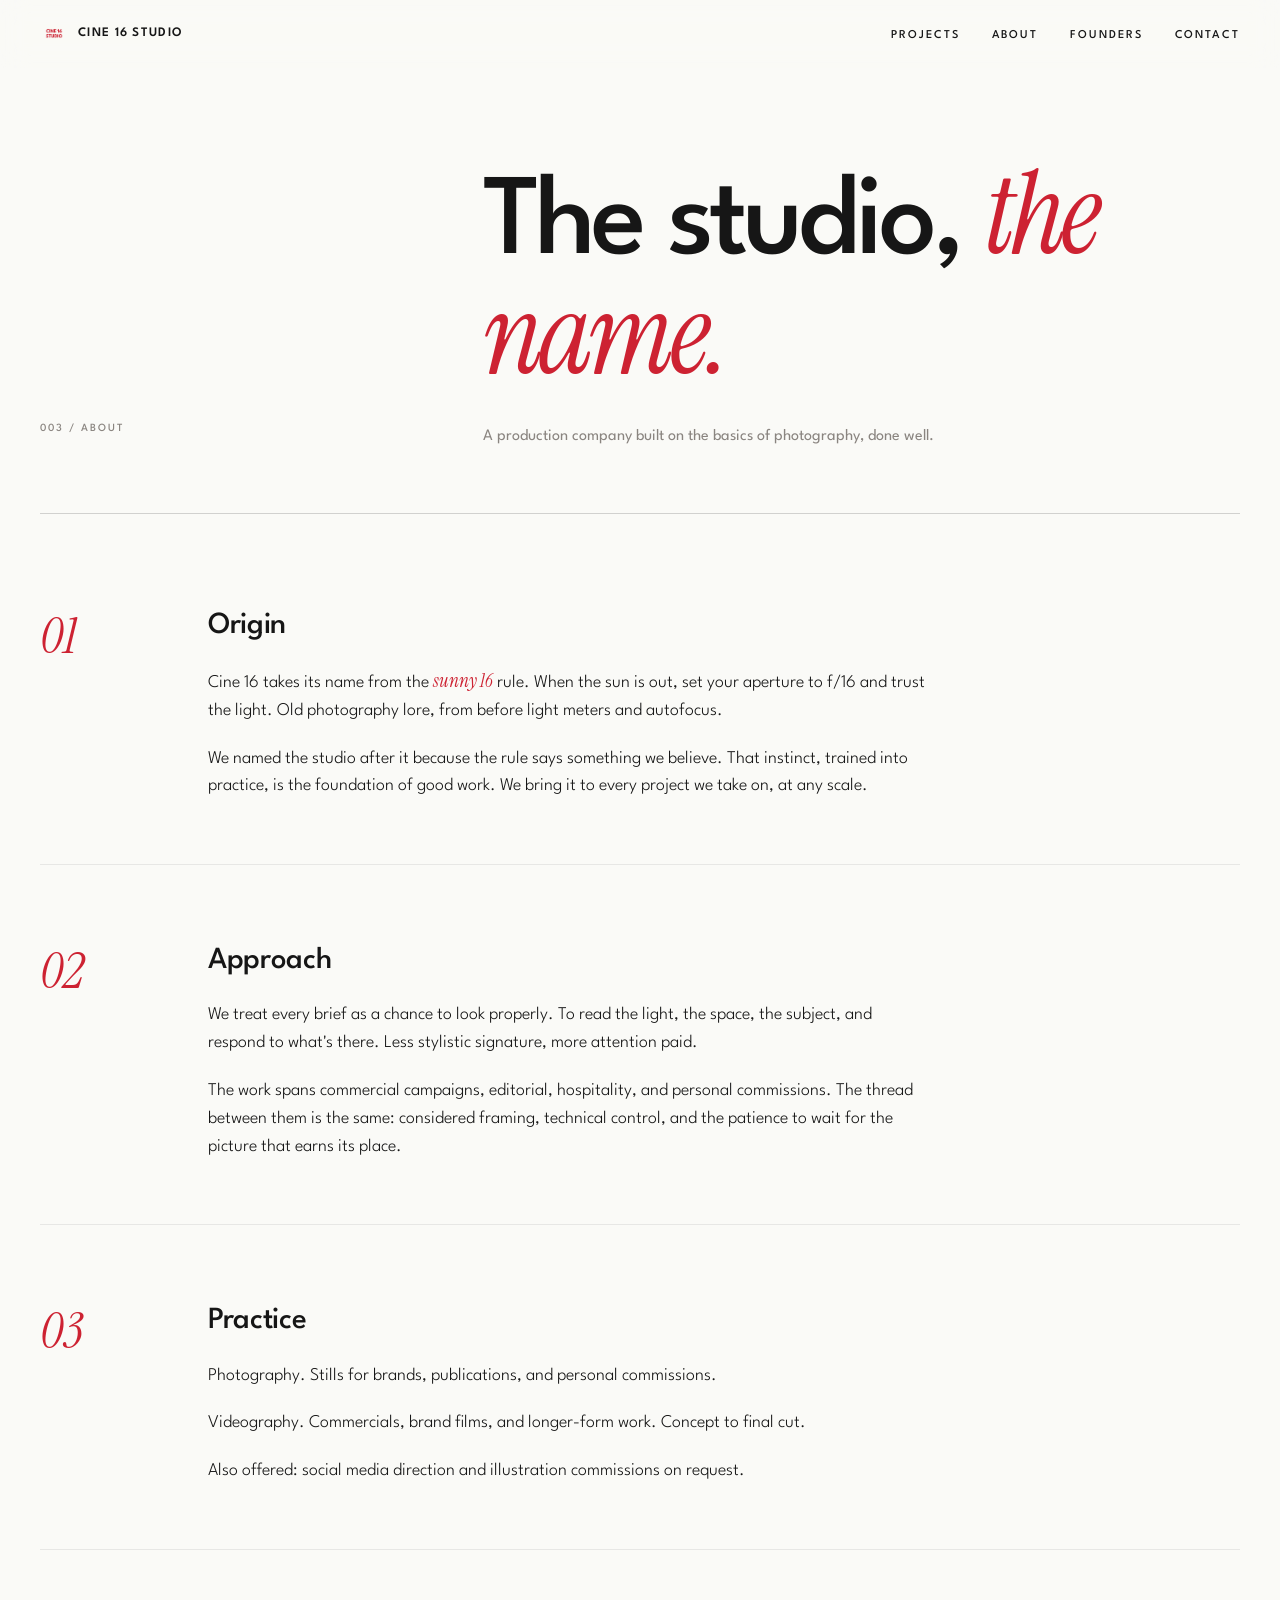
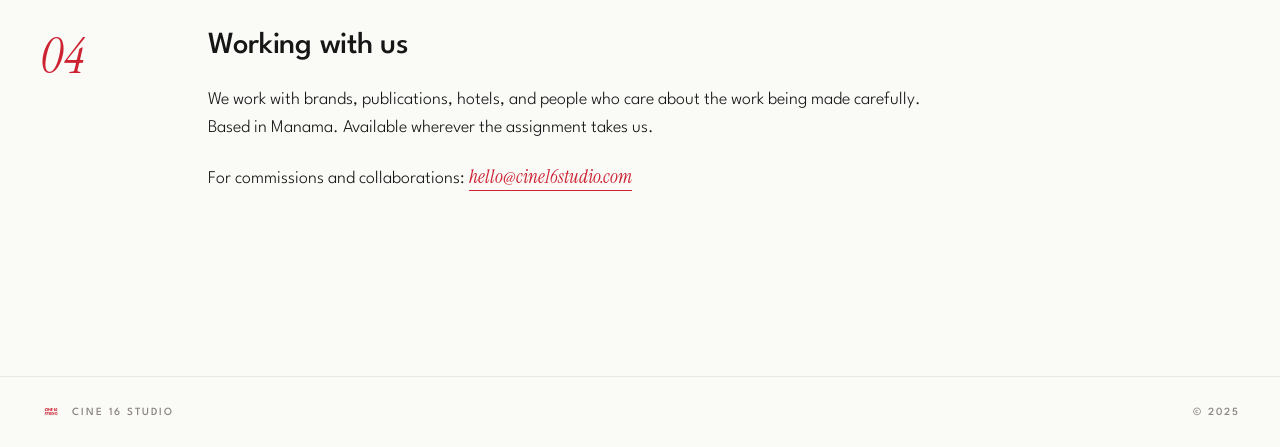
==== about.html @ c2aa1bba "update" ====
<!DOCTYPE html>
<html lang="en">
<head>
  <meta charset="UTF-8">
  <meta name="viewport" content="width=device-width, initial-scale=1.0">
  <title>About / Cine 16 Studio</title>
  <meta name="description" content="About Cine 16 Studio. A production company based in Bahrain, working in photography and videography.">
  <link rel="icon" href="favicon.ico" sizes="any">
  <link rel="icon" type="image/png" sizes="32x32" href="favicon-32.png">
  <link rel="apple-touch-icon" sizes="180x180" href="apple-touch-icon.png">
  <link rel="preconnect" href="https://fonts.googleapis.com">
  <link rel="preconnect" href="https://fonts.gstatic.com" crossorigin>
  <link href="https://fonts.googleapis.com/css2?family=Instrument+Serif:ital@0;1&family=League+Spartan:wght@300;400;500;600;700&display=swap" rel="stylesheet">
  <link rel="stylesheet" href="styles.css">

  <link rel="canonical" href="https://cine16studio.com/about.html">
  <meta property="og:type" content="website">
  <meta property="og:site_name" content="Cine 16 Studio">
  <meta property="og:title" content="About / Cine 16 Studio">
  <meta property="og:description" content="About Cine 16 Studio. A production company based in Bahrain, working in photography and videography.">
  <meta property="og:url" content="https://cine16studio.com/about.html">
  <meta property="og:image" content="https://cine16studio.com/og-image.jpg">
  <meta property="og:image:width" content="1200">
  <meta property="og:image:height" content="630">
  <meta name="twitter:card" content="summary_large_image">
  <meta name="twitter:title" content="About / Cine 16 Studio">
  <meta name="twitter:description" content="About Cine 16 Studio. A production company based in Bahrain, working in photography and videography.">
  <meta name="twitter:image" content="https://cine16studio.com/og-image.jpg">
</head>
<body>

  <header>
  <nav class="nav">
    <a href="index.html" class="nav-logo">
      <img src="assets/logo-red-transparent.png" alt="">
      <span class="nav-logo-text">Cine 16 Studio</span>
    </a>
    <ul class="nav-links">
      <li><a href="projects.html">Projects</a></li>
      <li><a href="about.html">About</a></li>
      <li><a href="founders.html">Founders</a></li>
      <li><a href="contact.html">Contact</a></li>
    </ul>
  </nav>
  </header>

  <main>

    <section class="about-page">

      <div class="about-page-hero">
        <span class="num">003 / About</span>
        <div>
          <h1>The studio, <span class="ser">the name.</span></h1>
          <p class="subtitle">A production company built on the basics of photography, done well.</p>
        </div>
      </div>

      <div class="about-page-body">

        <div class="about-block">
          <span class="about-block-num">01</span>
          <div class="about-block-content">
            <h2 class="about-block-title">Origin</h2>
            <p>
              Cine 16 takes its name from the <span class="ser-red">sunny 16</span> rule. When the sun is out, set your aperture to f/16 and trust the light. Old photography lore, from before light meters and autofocus.
            </p>
            <p>
              We named the studio after it because the rule says something we believe. That instinct, trained into practice, is the foundation of good work. We bring it to every project we take on, at any scale.
            </p>
          </div>
        </div>

        <div class="about-block">
          <span class="about-block-num">02</span>
          <div class="about-block-content">
            <h2 class="about-block-title">Approach</h2>
            <p>
              We treat every brief as a chance to look properly. To read the light, the space, the subject, and respond to what's there. Less stylistic signature, more attention paid.
            </p>
            <p>
              The work spans commercial campaigns, editorial, hospitality, and personal commissions. The thread between them is the same: considered framing, technical control, and the patience to wait for the picture that earns its place.
            </p>
          </div>
        </div>

        <div class="about-block">
          <span class="about-block-num">03</span>
          <div class="about-block-content">
            <h2 class="about-block-title">Practice</h2>
            <p>
              Photography. Stills for brands, publications, and personal commissions.
            </p>
            <p>
              Videography. Commercials, brand films, and longer-form work. Concept to final cut.
            </p>
            <p>
              Also offered: social media direction and illustration commissions on request.
            </p>
          </div>
        </div>

        <div class="about-block">
          <span class="about-block-num">04</span>
          <div class="about-block-content">
            <h2 class="about-block-title">Working with us</h2>
            <p>
              We work with brands, publications, hotels, and people who care about the work being made carefully. Based in Manama. Available wherever the assignment takes us.
            </p>
            <p>
              For commissions and collaborations: <a href="mailto:hello@cine16studio.com" class="about-link">hello@cine16studio.com</a>
            </p>
          </div>
        </div>

      </div>

    </section>

  </main>

  <footer>
    <span class="footer-mark">
      <img src="assets/logo-red-transparent.png" alt="">
      <span>Cine 16 Studio</span>
    </span>
    <span>&copy; 2025</span>
  </footer>

  <script src="script.js" defer></script>
</body>
</html>
---- styles.css ----
/* Cine 16 Studio
   v2 - editorial refined
*/

:root {
  --bg: #FAFAF7;
  --text: #161616;
  --muted: #8A8580;
  --red: #CD2232;
  --line: rgba(22, 22, 22, 0.08);
  --line-strong: rgba(22, 22, 22, 0.18);
  --container: 1480px;
  --pad: 40px;
}

* { margin: 0; padding: 0; box-sizing: border-box; }

html { scroll-behavior: smooth; }

body {
  font-family: 'League Spartan', -apple-system, BlinkMacSystemFont, system-ui, sans-serif;
  background: var(--bg);
  color: var(--text);
  font-size: 15px;
  line-height: 1.5;
  font-weight: 400;
  letter-spacing: 0;
  -webkit-font-smoothing: antialiased;
  -moz-osx-font-smoothing: grayscale;
}

img { max-width: 100%; display: block; }

a { color: inherit; text-decoration: none; transition: color 0.25s ease; }

a:hover { color: var(--red); }

::selection { background: var(--red); color: var(--bg); }

/* Type utilities */
.serif {
  font-family: 'Instrument Serif', Georgia, serif;
  font-style: italic;
  font-weight: 400;
  letter-spacing: 0;
}

.eyebrow {
  font-family: 'League Spartan', sans-serif;
  font-size: 11px;
  font-weight: 500;
  text-transform: uppercase;
  letter-spacing: 0.18em;
  color: var(--muted);
}

/* Nav */
.nav {
  position: fixed;
  top: 0;
  left: 0;
  right: 0;
  z-index: 100;
  display: flex;
  justify-content: space-between;
  align-items: center;
  padding: 20px var(--pad);
  background: rgba(250, 250, 247, 0.7);
  backdrop-filter: blur(14px) saturate(140%);
  -webkit-backdrop-filter: blur(14px) saturate(140%);
}

.nav-logo {
  display: flex;
  align-items: center;
  gap: 10px;
}

.nav-logo img {
  width: 28px;
  height: 28px;
  object-fit: contain;
}

.nav-logo-text {
  font-family: 'League Spartan', sans-serif;
  font-weight: 600;
  font-size: 13px;
  text-transform: uppercase;
  letter-spacing: 0.1em;
  color: var(--text);
}

.nav-links {
  display: flex;
  gap: 32px;
  list-style: none;
}

.nav-links a {
  font-size: 12px;
  font-weight: 500;
  letter-spacing: 0.16em;
  text-transform: uppercase;
  color: var(--text);
}

/* Generic section padding */
section {
  padding: 0 var(--pad);
  max-width: var(--container);
  margin: 0 auto;
}

/* Hero */
.hero {
  min-height: 92vh;
  display: grid;
  grid-template-rows: 1fr auto;
  padding-top: 120px;
  padding-bottom: 32px;
  position: relative;
}

.hero-grid {
  display: grid;
  grid-template-columns: 1fr 1fr;
  gap: 64px;
  align-items: center;
  padding-bottom: 32px;
  align-self: center;
}

.hero-mark {
  width: clamp(180px, 28vw, 360px);
  height: auto;
  margin-left: -8px;
  user-select: none;
}

.hero-statement {
  font-family: 'League Spartan', sans-serif;
  font-weight: 400;
  font-size: clamp(24px, 2.8vw, 40px);
  line-height: 1.1;
  letter-spacing: -0.01em;
  color: var(--text);
  max-width: 520px;
  align-self: end;
}

.hero-statement em {
  font-family: 'Instrument Serif', Georgia, serif;
  font-style: italic;
  font-weight: 400;
  color: var(--red);
  font-size: 1.05em;
}

.hero-base {
  display: flex;
  justify-content: space-between;
  align-items: end;
  border-top: 1px solid var(--line);
  padding-top: 24px;
  flex-wrap: wrap;
  gap: 24px;
}

.hero-base-col {
  display: flex;
  flex-direction: column;
  gap: 6px;
}

.hero-base-value {
  font-family: 'League Spartan', sans-serif;
  font-size: 14px;
  font-weight: 500;
  letter-spacing: 0.02em;
  color: var(--text);
}

/* Intro */
.intro {
  padding-top: 100px;
  padding-bottom: 100px;
}

.intro-text {
  font-family: 'League Spartan', sans-serif;
  font-weight: 400;
  font-size: clamp(20px, 2vw, 28px);
  line-height: 1.35;
  letter-spacing: -0.005em;
  max-width: 920px;
}

.intro-text .ser {
  font-family: 'Instrument Serif', Georgia, serif;
  font-style: italic;
  color: var(--red);
  font-size: 1.1em;
}

/* Section heading row */
.section-head {
  display: grid;
  grid-template-columns: 1fr 2fr;
  gap: 64px;
  align-items: baseline;
  padding-bottom: 24px;
  margin-bottom: 48px;
  border-top: 1px solid var(--line-strong);
  padding-top: 20px;
}

.section-head .num {
  font-family: 'League Spartan', sans-serif;
  font-size: 11px;
  font-weight: 500;
  letter-spacing: 0.18em;
  text-transform: uppercase;
  color: var(--muted);
}

.section-head h2 {
  font-family: 'League Spartan', sans-serif;
  font-weight: 500;
  font-size: clamp(24px, 2.6vw, 36px);
  line-height: 1.1;
  letter-spacing: -0.01em;
  color: var(--text);
}

.section-head h2 .ser {
  font-family: 'Instrument Serif', Georgia, serif;
  font-style: italic;
  color: var(--red);
}

/* Work / Featured */
.work {
  padding-bottom: 120px;
}

.work-grid {
  display: grid;
  grid-template-columns: repeat(4, 1fr);
  gap: 24px 20px;
  max-width: 1200px;
}

.work-card {
  display: block;
  position: relative;
  overflow: hidden;
}

.work-card-image {
  width: 100%;
  aspect-ratio: 3 / 4;
  background: #1a1a1a;
  overflow: hidden;
  margin-bottom: 12px;
}

.work-card-image img {
  width: 100%;
  height: 100%;
  object-fit: cover;
  transition: transform 0.7s cubic-bezier(0.16, 1, 0.3, 1), filter 0.5s ease;
  filter: grayscale(0.05);
}

.work-card:hover .work-card-image img {
  transform: scale(1.03);
  filter: grayscale(0);
}

.work-card-meta {
  display: flex;
  justify-content: space-between;
  align-items: baseline;
  gap: 12px;
}

.work-card-title {
  font-family: 'League Spartan', sans-serif;
  font-weight: 500;
  font-size: 13px;
  letter-spacing: 0;
  color: var(--text);
}

.work-card-tag {
  font-family: 'Instrument Serif', Georgia, serif;
  font-style: italic;
  font-size: 14px;
  color: var(--muted);
  white-space: nowrap;
}

.work-footer {
  display: flex;
  justify-content: flex-end;
  margin-top: 48px;
}

.btn-link {
  font-family: 'League Spartan', sans-serif;
  font-size: 12px;
  font-weight: 500;
  letter-spacing: 0.18em;
  text-transform: uppercase;
  color: var(--text);
  border-bottom: 1px solid var(--text);
  padding-bottom: 4px;
  transition: color 0.25s ease, border-color 0.25s ease;
}

.btn-link:hover {
  color: var(--red);
  border-color: var(--red);
}

/* Services */
.services {
  padding-bottom: 120px;
}

.services-row {
  display: grid;
  grid-template-columns: 1fr 1fr;
  gap: 80px;
}

.service h3 {
  font-family: 'League Spartan', sans-serif;
  font-weight: 500;
  font-size: clamp(28px, 3vw, 44px);
  line-height: 1.05;
  letter-spacing: -0.015em;
  margin-bottom: 18px;
  color: var(--text);
}

.service h3 .ser {
  font-family: 'Instrument Serif', Georgia, serif;
  font-style: italic;
  color: var(--red);
}

.service p {
  font-family: 'League Spartan', sans-serif;
  font-size: 16px;
  line-height: 1.55;
  max-width: 420px;
  color: var(--text);
}

.services-also {
  margin-top: 64px;
  padding-top: 32px;
  border-top: 1px solid var(--line);
  display: flex;
  flex-wrap: wrap;
  gap: 32px;
  align-items: baseline;
}

.services-also .label {
  font-size: 11px;
  font-weight: 500;
  letter-spacing: 0.18em;
  text-transform: uppercase;
  color: var(--muted);
}

.services-also .item {
  font-family: 'Instrument Serif', Georgia, serif;
  font-style: italic;
  font-size: 22px;
  color: var(--text);
}

/* About */
.about {
  padding-bottom: 120px;
}

.about-content {
  max-width: 880px;
  margin-left: auto;
}

.about-content p {
  font-family: 'League Spartan', sans-serif;
  font-weight: 300;
  font-size: clamp(17px, 1.4vw, 20px);
  line-height: 1.55;
  margin-bottom: 20px;
  color: var(--text);
}

.about-content p:last-child { margin-bottom: 0; }

.about-content .lead .accent {
  font-family: 'Instrument Serif', Georgia, serif;
  font-style: italic;
  color: var(--red);
}

/* Founders */
.founders {
  padding-bottom: 120px;
}

.founders-tagline {
  font-family: 'League Spartan', sans-serif;
  font-weight: 400;
  font-size: clamp(22px, 2.4vw, 32px);
  line-height: 1.2;
  letter-spacing: -0.01em;
  margin-bottom: 64px;
  color: var(--text);
  max-width: 700px;
}

.founders-tagline .ser {
  font-family: 'Instrument Serif', Georgia, serif;
  font-style: italic;
  color: var(--red);
}

.founders-grid {
  display: grid;
  grid-template-columns: 1fr 1fr;
  gap: 64px;
}

.founder-portrait {
  width: 70%;
  aspect-ratio: 1 / 1;
  background: #EAE6DC;
  margin-bottom: 24px;
  display: flex;
  align-items: center;
  justify-content: center;
  color: var(--muted);
  font-size: 11px;
  text-transform: uppercase;
  letter-spacing: 0.18em;
  position: relative;
  overflow: hidden;
}

.founder-portrait img {
  width: 100%;
  height: 100%;
  object-fit: cover;
}

.founder-name {
  font-family: 'League Spartan', sans-serif;
  font-weight: 500;
  font-size: clamp(20px, 1.8vw, 26px);
  letter-spacing: -0.01em;
  margin-bottom: 14px;
  line-height: 1.05;
  color: var(--text);
}

.founder-bio p {
  font-size: 15px;
  line-height: 1.6;
  margin-bottom: 14px;
  max-width: 480px;
  color: var(--text);
  font-weight: 300;
}

.founder-link {
  display: inline-block;
  margin-top: 8px;
  font-size: 11px;
  text-transform: uppercase;
  letter-spacing: 0.18em;
  color: var(--red);
  font-weight: 500;
  border-bottom: 1px solid var(--red);
  padding-bottom: 3px;
}

.founder-second {
  margin-top: 64px;
}

/* Contact */
.contact {
  padding-top: 60px;
  padding-bottom: 120px;
}

.contact-statement {
  font-family: 'League Spartan', sans-serif;
  font-weight: 500;
  font-size: clamp(56px, 9vw, 140px);
  line-height: 0.95;
  letter-spacing: -0.04em;
  color: var(--text);
  margin-bottom: 56px;
}

.contact-statement .accent {
  font-family: 'Instrument Serif', Georgia, serif;
  font-style: italic;
  font-weight: 400;
  color: var(--red);
}

.contact-info {
  display: grid;
  grid-template-columns: 1fr 1fr 1fr;
  gap: 48px;
  max-width: 1000px;
  padding-top: 32px;
  border-top: 1px solid var(--line);
}

.contact-info-block .label {
  font-size: 11px;
  text-transform: uppercase;
  letter-spacing: 0.18em;
  color: var(--muted);
  margin-bottom: 10px;
  display: block;
  font-weight: 500;
}

.contact-info-block .value {
  font-family: 'League Spartan', sans-serif;
  font-weight: 400;
  font-size: 18px;
  color: var(--text);
}

.contact-info-block .value.serif {
  font-family: 'Instrument Serif', Georgia, serif;
  font-style: italic;
  font-size: 22px;
}

/* Footer */
footer {
  border-top: 1px solid var(--line);
  padding: 24px var(--pad);
  display: flex;
  justify-content: space-between;
  align-items: center;
  font-size: 11px;
  color: var(--muted);
  text-transform: uppercase;
  letter-spacing: 0.18em;
  font-weight: 500;
  max-width: var(--container);
  margin: 0 auto;
}

footer .footer-mark {
  display: flex;
  align-items: center;
  gap: 10px;
}

footer .footer-mark img {
  width: 22px;
  height: 22px;
  object-fit: contain;
}

/* ====== Inside pages ====== */

.projects-hero {
  min-height: 50vh;
  padding-top: 180px;
  padding-bottom: 80px;
  display: grid;
  grid-template-columns: 1fr 2fr;
  gap: 48px;
  align-items: end;
}

.projects-hero .hero-num {
  font-family: 'League Spartan', sans-serif;
  font-size: 11px;
  font-weight: 500;
  letter-spacing: 0.18em;
  text-transform: uppercase;
  color: var(--muted);
  align-self: end;
  padding-bottom: 12px;
}

.projects-hero h1 {
  font-family: 'League Spartan', sans-serif;
  font-weight: 500;
  font-size: clamp(56px, 9vw, 140px);
  line-height: 0.95;
  letter-spacing: -0.04em;
  color: var(--text);
}

.projects-hero h1 .ser {
  font-family: 'Instrument Serif', Georgia, serif;
  font-style: italic;
  font-weight: 400;
  color: var(--red);
}

.projects-hero .subtitle {
  margin-top: 24px;
  font-size: 16px;
  color: var(--muted);
  max-width: 520px;
  line-height: 1.5;
  font-weight: 400;
}

.projects-tiles {
  display: grid;
  grid-template-columns: 1fr 1fr;
  gap: 24px;
  padding-bottom: 120px;
  padding-top: 24px;
  border-top: 1px solid var(--line-strong);
}

.projects-tile {
  display: block;
  position: relative;
  aspect-ratio: 3 / 4;
  background: var(--text);
  overflow: hidden;
}

.projects-tile img {
  width: 100%;
  height: 100%;
  object-fit: cover;
  transition: transform 0.6s ease, opacity 0.4s ease;
  opacity: 0.85;
}

.projects-tile:hover img {
  transform: scale(1.04);
  opacity: 1;
}

.projects-tile-label {
  position: absolute;
  inset: 0;
  display: flex;
  flex-direction: column;
  justify-content: flex-end;
  padding: 40px;
  z-index: 2;
}

.projects-tile-label h2 {
  font-family: 'League Spartan', sans-serif;
  font-weight: 500;
  font-size: clamp(40px, 5vw, 72px);
  line-height: 0.95;
  letter-spacing: -0.03em;
  color: #FAFAF7;
  margin-bottom: 10px;
}

.projects-tile-label h2 .ser {
  font-family: 'Instrument Serif', Georgia, serif;
  font-style: italic;
  color: #FAFAF7;
}

.projects-tile-meta {
  position: absolute;
  top: 24px;
  left: 24px;
  z-index: 2;
  font-family: 'League Spartan', sans-serif;
  font-size: 10px;
  font-weight: 500;
  letter-spacing: 0.18em;
  text-transform: uppercase;
  color: #FAFAF7;
  opacity: 0.85;
}

.projects-tile-label .arrow {
  font-size: 11px;
  font-weight: 500;
  text-transform: uppercase;
  letter-spacing: 0.18em;
  color: #FAFAF7;
}

.project-list-page {
  padding-top: 200px;
  padding-bottom: 120px;
}

.portfolio-project { margin-bottom: 120px; }

.portfolio-project-header {
  display: flex;
  justify-content: space-between;
  align-items: baseline;
  margin-bottom: 28px;
  padding-bottom: 16px;
  border-bottom: 1px solid var(--line);
}

.portfolio-project-header h3 {
  font-family: 'League Spartan', sans-serif;
  font-weight: 500;
  font-size: clamp(22px, 2.4vw, 32px);
  letter-spacing: -0.01em;
}

.portfolio-project-header h3 .ser {
  font-family: 'Instrument Serif', Georgia, serif;
  font-style: italic;
  color: var(--red);
  font-weight: 400;
}

.portfolio-project-header .meta {
  font-family: 'Instrument Serif', Georgia, serif;
  font-style: italic;
  font-size: 16px;
  color: var(--muted);
  font-weight: 400;
}

.portfolio-images {
  display: grid;
  grid-template-columns: repeat(4, 1fr);
  gap: 10px;
}

.portfolio-images.two { grid-template-columns: repeat(2, 1fr); }
.portfolio-images.three { grid-template-columns: repeat(3, 1fr); }
.portfolio-images.five { grid-template-columns: repeat(5, 1fr); }

.portfolio-images .img-wrap {
  width: 100%;
  aspect-ratio: 3 / 4;
  overflow: hidden;
  background: #1a1a1a;
  cursor: zoom-in;
  position: relative;
}

.portfolio-images .img-wrap::after {
  content: '↗';
  position: absolute;
  top: 12px;
  right: 12px;
  width: 28px;
  height: 28px;
  display: flex;
  align-items: center;
  justify-content: center;
  background: rgba(22, 22, 22, 0.6);
  color: var(--bg);
  font-size: 14px;
  border-radius: 999px;
  opacity: 0;
  transition: opacity 0.25s ease;
  pointer-events: none;
}

.portfolio-images .img-wrap:hover::after {
  opacity: 1;
}

.portfolio-images .img-wrap.landscape {
  aspect-ratio: 4 / 3;
}

.portfolio-images img {
  width: 100%;
  height: 100%;
  object-fit: cover;
  display: block;
  transition: transform 0.6s cubic-bezier(0.16, 1, 0.3, 1);
}

.portfolio-images .img-wrap:hover img {
  transform: scale(1.03);
}

.video-block { margin-bottom: 96px; }

.video-block-header {
  display: flex;
  justify-content: space-between;
  align-items: baseline;
  margin-bottom: 20px;
  padding-bottom: 16px;
  border-bottom: 1px solid var(--line);
}

.video-block-header h3 {
  font-family: 'League Spartan', sans-serif;
  font-weight: 500;
  font-size: clamp(22px, 2.4vw, 32px);
  letter-spacing: -0.01em;
}

.video-block-header .meta {
  font-family: 'Instrument Serif', Georgia, serif;
  font-style: italic;
  font-size: 16px;
  color: var(--muted);
  font-weight: 400;
}

.video-frame {
  position: relative;
  width: 100%;
  background: #000;
  overflow: hidden;
}

.video-frame.portrait {
  aspect-ratio: 9 / 16;
}

.video-frame.landscape {
  aspect-ratio: 16 / 9;
}

.video-frame iframe,
.video-frame video {
  position: absolute;
  inset: 0;
  width: 100%;
  height: 100%;
  border: 0;
  object-fit: cover;
}

/* Lightbox */
.lightbox {
  position: fixed;
  inset: 0;
  background: rgba(15, 15, 15, 0.96);
  z-index: 1000;
  display: none;
  align-items: center;
  justify-content: center;
  padding: 48px 64px;
  opacity: 0;
  transition: opacity 0.25s ease;
}

.lightbox.open {
  display: flex;
  opacity: 1;
}

.lightbox-img {
  max-width: 100%;
  max-height: 100%;
  object-fit: contain;
  user-select: none;
}

.lightbox-close,
.lightbox-prev,
.lightbox-next {
  position: absolute;
  background: rgba(250, 250, 247, 0.08);
  border: 1px solid rgba(250, 250, 247, 0.18);
  color: var(--bg);
  width: 48px;
  height: 48px;
  display: flex;
  align-items: center;
  justify-content: center;
  font-family: 'League Spartan', sans-serif;
  font-size: 18px;
  font-weight: 400;
  cursor: pointer;
  border-radius: 999px;
  transition: background 0.25s ease, border-color 0.25s ease;
}

.lightbox-close:hover,
.lightbox-prev:hover,
.lightbox-next:hover {
  background: var(--red);
  border-color: var(--red);
}

.lightbox-close { top: 24px; right: 32px; }
.lightbox-prev { left: 24px; top: 50%; transform: translateY(-50%); }
.lightbox-next { right: 24px; top: 50%; transform: translateY(-50%); }

.lightbox-counter {
  position: absolute;
  bottom: 24px;
  left: 50%;
  transform: translateX(-50%);
  font-family: 'League Spartan', sans-serif;
  font-size: 11px;
  font-weight: 500;
  letter-spacing: 0.18em;
  text-transform: uppercase;
  color: rgba(250, 250, 247, 0.7);
}

body.lightbox-open { overflow: hidden; }

@media (max-width: 700px) {
  .lightbox { padding: 24px 12px; }
  .lightbox-close { top: 16px; right: 16px; width: 40px; height: 40px; }
  .lightbox-prev { left: 12px; width: 40px; height: 40px; }
  .lightbox-next { right: 12px; width: 40px; height: 40px; }
}

/* Videography page: section splits */
.video-section-head {
  display: flex;
  justify-content: space-between;
  align-items: baseline;
  padding-bottom: 20px;
  margin-bottom: 40px;
  margin-top: 16px;
  border-bottom: 1px solid var(--line-strong);
}

.video-section-head h2 {
  font-family: 'Instrument Serif', Georgia, serif;
  font-style: italic;
  font-weight: 400;
  font-size: clamp(28px, 3.2vw, 44px);
  color: var(--text);
  letter-spacing: -0.01em;
}

.video-section-head .count {
  font-family: 'League Spartan', sans-serif;
  font-size: 11px;
  font-weight: 500;
  letter-spacing: 0.18em;
  text-transform: uppercase;
  color: var(--muted);
}

.films-grid {
  display: flex;
  flex-direction: column;
  gap: 80px;
  margin-bottom: 120px;
}

.shorts-grid {
  display: grid;
  grid-template-columns: repeat(4, 1fr);
  gap: 16px;
}

/* Center the second-row 3 items under 4-col grid for balance */
.shorts-grid .short-item:nth-child(5) { grid-column: 1 / 2; }
.shorts-grid .short-item:nth-child(6) { grid-column: 2 / 3; }
.shorts-grid .short-item:nth-child(7) { grid-column: 3 / 4; }

.short-item {
  display: flex;
  flex-direction: column;
}

.short-item .video-frame.portrait {
  width: 100%;
  margin: 0;
}

@media (max-width: 900px) {
  .shorts-grid { grid-template-columns: repeat(2, 1fr); }
}

@media (max-width: 540px) {
  .shorts-grid { grid-template-columns: 1fr 1fr; gap: 10px; }
}

/* Scroll-triggered reveal animation */
.reveal {
  opacity: 0;
  transform: translateY(16px);
  transition: opacity 0.8s cubic-bezier(0.16, 1, 0.3, 1),
              transform 0.8s cubic-bezier(0.16, 1, 0.3, 1);
  transition-delay: var(--reveal-delay, 0ms);
  will-change: opacity, transform;
}

.reveal.in-view {
  opacity: 1;
  transform: translateY(0);
}

@media (prefers-reduced-motion: reduce) {
  .reveal,
  .reveal.in-view {
    opacity: 1;
    transform: none;
    transition: none;
  }
}

/* About page */
.about-page {
  padding-top: 160px;
  padding-bottom: 120px;
}

.about-page-hero {
  display: grid;
  grid-template-columns: 1fr 2fr;
  gap: 64px;
  align-items: end;
  padding-bottom: 64px;
  border-bottom: 1px solid var(--line-strong);
  margin-bottom: 96px;
}

.about-page-hero .num {
  font-family: 'League Spartan', sans-serif;
  font-size: 11px;
  font-weight: 500;
  letter-spacing: 0.18em;
  text-transform: uppercase;
  color: var(--muted);
  align-self: end;
  padding-bottom: 12px;
}

.about-page-hero h1 {
  font-family: 'League Spartan', sans-serif;
  font-weight: 500;
  font-size: clamp(56px, 9vw, 140px);
  line-height: 0.95;
  letter-spacing: -0.04em;
}

.about-page-hero h1 .ser {
  font-family: 'Instrument Serif', Georgia, serif;
  font-style: italic;
  font-weight: 400;
  color: var(--red);
}

.about-page-hero .subtitle {
  margin-top: 24px;
  font-size: 16px;
  color: var(--muted);
  max-width: 520px;
  line-height: 1.5;
}

.about-page-body {
  display: flex;
  flex-direction: column;
  gap: 80px;
}

.about-block {
  display: grid;
  grid-template-columns: 120px 1fr;
  gap: 48px;
  padding-bottom: 64px;
  border-bottom: 1px solid var(--line);
  align-items: start;
}

.about-block:last-child {
  border-bottom: 0;
}

.about-block-num {
  font-family: 'Instrument Serif', Georgia, serif;
  font-style: italic;
  font-size: clamp(40px, 4vw, 56px);
  color: var(--red);
  line-height: 1;
}

.about-block-content {
  max-width: 720px;
}

.about-block-title {
  font-family: 'League Spartan', sans-serif;
  font-weight: 500;
  font-size: clamp(24px, 2.4vw, 32px);
  letter-spacing: -0.01em;
  margin-bottom: 24px;
  line-height: 1.05;
}

.about-block-content p {
  font-family: 'League Spartan', sans-serif;
  font-weight: 300;
  font-size: clamp(17px, 1.4vw, 20px);
  line-height: 1.55;
  margin-bottom: 20px;
  color: var(--text);
}

.about-block-content p:last-child { margin-bottom: 0; }

.about-block-content .ser-red,
.about-block-content .about-link {
  font-family: 'Instrument Serif', Georgia, serif;
  font-style: italic;
  color: var(--red);
  font-size: 1.05em;
}

.about-block-content .about-link {
  border-bottom: 1px solid var(--red);
  padding-bottom: 1px;
}

/* Founders page */
.founders-page {
  padding-top: 160px;
  padding-bottom: 120px;
}

.founders-page-hero {
  display: grid;
  grid-template-columns: 1fr 2fr;
  gap: 64px;
  align-items: end;
  padding-bottom: 64px;
  border-bottom: 1px solid var(--line-strong);
  margin-bottom: 96px;
}

.founders-page-hero .num {
  font-family: 'League Spartan', sans-serif;
  font-size: 11px;
  font-weight: 500;
  letter-spacing: 0.18em;
  text-transform: uppercase;
  color: var(--muted);
  align-self: end;
  padding-bottom: 12px;
}

.founders-page-hero h1 {
  font-family: 'League Spartan', sans-serif;
  font-weight: 500;
  font-size: clamp(56px, 9vw, 140px);
  line-height: 0.95;
  letter-spacing: -0.04em;
}

.founders-page-hero h1 .ser {
  font-family: 'Instrument Serif', Georgia, serif;
  font-style: italic;
  font-weight: 400;
  color: var(--red);
}

.founders-page-hero .subtitle {
  margin-top: 24px;
  font-size: 16px;
  color: var(--muted);
  max-width: 520px;
  line-height: 1.5;
}

.founders-list {
  display: flex;
  flex-direction: column;
  gap: 96px;
}

.founder-row {
  display: grid;
  grid-template-columns: 240px 1fr;
  gap: 64px;
  align-items: start;
}

.founder-row .founder-portrait {
  width: 100%;
  aspect-ratio: 1 / 1;
  margin-bottom: 0;
  background: #EAE6DC;
  overflow: hidden;
}

.founder-row .founder-portrait img {
  width: 100%;
  height: 100%;
  object-fit: cover;
}

.founder-row-text .eyebrow {
  display: block;
  margin-bottom: 14px;
  font-family: 'League Spartan', sans-serif;
  font-size: 11px;
  font-weight: 500;
  letter-spacing: 0.18em;
  text-transform: uppercase;
  color: var(--muted);
}

.founder-row-text .founder-name {
  font-family: 'League Spartan', sans-serif;
  font-weight: 500;
  font-size: clamp(24px, 2.4vw, 32px);
  letter-spacing: -0.01em;
  margin-bottom: 20px;
  line-height: 1.05;
}

.founder-row-text .founder-bio p {
  font-size: 15px;
  line-height: 1.6;
  margin-bottom: 14px;
  max-width: 620px;
  color: var(--text);
  font-weight: 300;
}

/* Red full-bleed sections to break up the white */
.section-red {
  background: var(--red);
  color: var(--bg);
  padding: 96px 0;
  margin: 0;
  max-width: none !important;
}

.section-red-inner {
  max-width: var(--container);
  margin: 0 auto;
  padding: 0 var(--pad);
}

.section-red .eyebrow,
.section-red .label,
.section-red .num {
  color: rgba(250, 250, 247, 0.7);
}

.section-red a { color: var(--bg); }
.section-red a:hover { color: rgba(250, 250, 247, 0.7); }

.section-red .section-head {
  border-top-color: rgba(250, 250, 247, 0.25);
}

.section-red .section-head h2 { color: var(--bg); }

.section-red .contact-statement {
  color: var(--bg);
}

.section-red .contact-statement .accent {
  color: rgba(250, 250, 247, 0.6);
}

.section-red .contact-info {
  border-top-color: rgba(250, 250, 247, 0.25);
}

.section-red .contact-info-block .value { color: var(--bg); }

.section-red .contact-info-block a.value:hover { color: rgba(250, 250, 247, 0.7); }

/* Contact page */
.contact-page {
  padding-top: 160px;
  padding-bottom: 120px;
}

.contact-page-hero {
  display: grid;
  grid-template-columns: 1fr 2fr;
  gap: 64px;
  align-items: end;
  padding-bottom: 64px;
  border-bottom: 1px solid var(--line-strong);
  margin-bottom: 80px;
}

.contact-page-hero .num {
  font-family: 'League Spartan', sans-serif;
  font-size: 11px;
  font-weight: 500;
  letter-spacing: 0.18em;
  text-transform: uppercase;
  color: var(--muted);
  align-self: end;
  padding-bottom: 12px;
}

.contact-page-hero h1 {
  font-family: 'League Spartan', sans-serif;
  font-weight: 500;
  font-size: clamp(56px, 9vw, 140px);
  line-height: 0.95;
  letter-spacing: -0.04em;
  color: var(--text);
}

.contact-page-hero h1 .ser {
  font-family: 'Instrument Serif', Georgia, serif;
  font-style: italic;
  font-weight: 400;
  color: var(--red);
}

.contact-page-hero .subtitle {
  margin-top: 24px;
  font-size: 16px;
  color: var(--muted);
  max-width: 520px;
  line-height: 1.5;
}

.contact-grid {
  display: grid;
  grid-template-columns: 3fr 2fr;
  gap: 96px;
  align-items: start;
}

.contact-form-eyebrow,
.contact-info-eyebrow {
  font-family: 'League Spartan', sans-serif;
  font-size: 11px;
  font-weight: 500;
  letter-spacing: 0.18em;
  text-transform: uppercase;
  color: var(--muted);
  margin-bottom: 32px;
  display: block;
}

.contact-form-row {
  display: grid;
  grid-template-columns: 1fr 1fr;
  gap: 24px;
  margin-bottom: 24px;
}

.field {
  display: flex;
  flex-direction: column;
  gap: 8px;
}

.field.full { grid-column: 1 / -1; }

.field label {
  font-family: 'League Spartan', sans-serif;
  font-size: 11px;
  font-weight: 500;
  letter-spacing: 0.14em;
  text-transform: uppercase;
  color: var(--muted);
}

.field input,
.field textarea,
.field select {
  font-family: 'League Spartan', sans-serif;
  font-size: 16px;
  font-weight: 400;
  color: var(--text);
  background: transparent;
  border: 0;
  border-bottom: 1px solid var(--line-strong);
  padding: 10px 0;
  outline: none;
  transition: border-color 0.2s ease;
  border-radius: 0;
  appearance: none;
  -webkit-appearance: none;
}

.field select {
  background-image: url("data:image/svg+xml,%3Csvg xmlns='http://www.w3.org/2000/svg' width='12' height='8' viewBox='0 0 12 8'%3E%3Cpath fill='%23161616' d='M6 8L0 0h12z'/%3E%3C/svg%3E");
  background-repeat: no-repeat;
  background-position: right 8px center;
  padding-right: 28px;
  cursor: pointer;
}

.field input:focus,
.field textarea:focus,
.field select:focus {
  border-bottom-color: var(--red);
}

.field input::placeholder,
.field textarea::placeholder {
  color: var(--muted);
  opacity: 0.7;
}

.field textarea {
  min-height: 140px;
  resize: vertical;
  line-height: 1.5;
}

.contact-submit {
  margin-top: 16px;
  display: inline-flex;
  align-items: center;
  gap: 12px;
  background: transparent;
  border: 0;
  border-bottom: 1px solid var(--text);
  padding: 12px 0;
  cursor: pointer;
  font-family: 'League Spartan', sans-serif;
  font-size: 13px;
  font-weight: 500;
  letter-spacing: 0.18em;
  text-transform: uppercase;
  color: var(--text);
  transition: color 0.25s ease, border-color 0.25s ease;
}

.contact-submit:hover {
  color: var(--red);
  border-bottom-color: var(--red);
}

.contact-info-col {
  border-left: 1px solid var(--line);
  padding-left: 48px;
}

.contact-info-row {
  margin-bottom: 32px;
  padding-bottom: 32px;
  border-bottom: 1px solid var(--line);
}

.contact-info-row:last-child {
  border-bottom: 0;
  margin-bottom: 0;
  padding-bottom: 0;
}

.contact-info-row .label {
  font-family: 'League Spartan', sans-serif;
  font-size: 11px;
  font-weight: 500;
  letter-spacing: 0.18em;
  text-transform: uppercase;
  color: var(--muted);
  margin-bottom: 10px;
  display: block;
}

.contact-info-row .value {
  font-family: 'League Spartan', sans-serif;
  font-size: 18px;
  font-weight: 400;
  color: var(--text);
  line-height: 1.4;
}

.contact-info-row .value.serif {
  font-family: 'Instrument Serif', Georgia, serif;
  font-style: italic;
  font-size: 22px;
}

.contact-info-row a:hover { color: var(--red); }

.contact-info-row ul {
  list-style: none;
  padding: 0;
  margin-top: 4px;
}

.contact-info-row ul li {
  font-family: 'League Spartan', sans-serif;
  font-size: 14px;
  font-weight: 300;
  color: var(--text);
  padding: 6px 0;
  border-bottom: 1px dashed var(--line);
}

.contact-info-row ul li:last-child { border-bottom: 0; }

/* 404 page */
.page-404 {
  min-height: calc(100vh - 80px);
  padding-top: 160px;
  padding-bottom: 80px;
  display: grid;
  grid-template-columns: 1fr 2fr;
  gap: 64px;
  align-items: end;
}

.page-404 .num {
  font-family: 'League Spartan', sans-serif;
  font-size: 11px;
  font-weight: 500;
  letter-spacing: 0.18em;
  text-transform: uppercase;
  color: var(--muted);
  align-self: end;
  padding-bottom: 12px;
}

.page-404 h1 {
  font-family: 'League Spartan', sans-serif;
  font-weight: 500;
  font-size: clamp(56px, 9vw, 140px);
  line-height: 0.95;
  letter-spacing: -0.04em;
  color: var(--text);
}

.page-404 h1 .ser {
  font-family: 'Instrument Serif', Georgia, serif;
  font-style: italic;
  font-weight: 400;
  color: var(--red);
}

.page-404 .body {
  margin-top: 28px;
  max-width: 520px;
}

.page-404 .body p {
  font-family: 'League Spartan', sans-serif;
  font-weight: 300;
  font-size: 18px;
  line-height: 1.55;
  color: var(--text);
  margin-bottom: 32px;
}

/* Responsive */
@media (max-width: 900px) {
  :root { --pad: 24px; }
  .nav-links { gap: 16px; }
  .nav-links a { font-size: 11px; letter-spacing: 0.12em; }
  .hero-grid {
    grid-template-columns: 1fr;
    gap: 32px;
  }
  .hero-statement { font-size: 28px; }
  .section-head {
    grid-template-columns: 1fr;
    gap: 16px;
  }
  .work-grid {
    grid-template-columns: 1fr 1fr;
    gap: 16px 12px;
  }
  .work-card.span-1,
  .work-card.span-2 { grid-column: span 1; }
  .work-card.offset { margin-top: 0; }
  .services-row,
  .founders-grid,
  .contact-info,
  .projects-tiles {
    grid-template-columns: 1fr;
    gap: 32px;
  }
  .founder-second { margin-top: 16px; }
  .portfolio-images,
  .portfolio-images.three {
    grid-template-columns: 1fr;
  }
  .page-404,
  .contact-page-hero,
  .founders-page-hero,
  .about-page-hero {
    grid-template-columns: 1fr;
    gap: 16px;
    padding-top: 120px;
  }
  .about-block {
    grid-template-columns: 1fr;
    gap: 12px;
  }
  .founder-row {
    grid-template-columns: 1fr;
    gap: 24px;
  }
  .founder-row .founder-portrait {
    width: 60%;
  }
  .contact-grid {
    grid-template-columns: 1fr;
    gap: 64px;
  }
  .contact-info-col {
    border-left: 0;
    padding-left: 0;
    padding-top: 32px;
    border-top: 1px solid var(--line-strong);
  }
  .contact-form-row {
    grid-template-columns: 1fr;
    gap: 24px;
  }
  footer { flex-direction: column; gap: 12px; align-items: flex-start; }
}
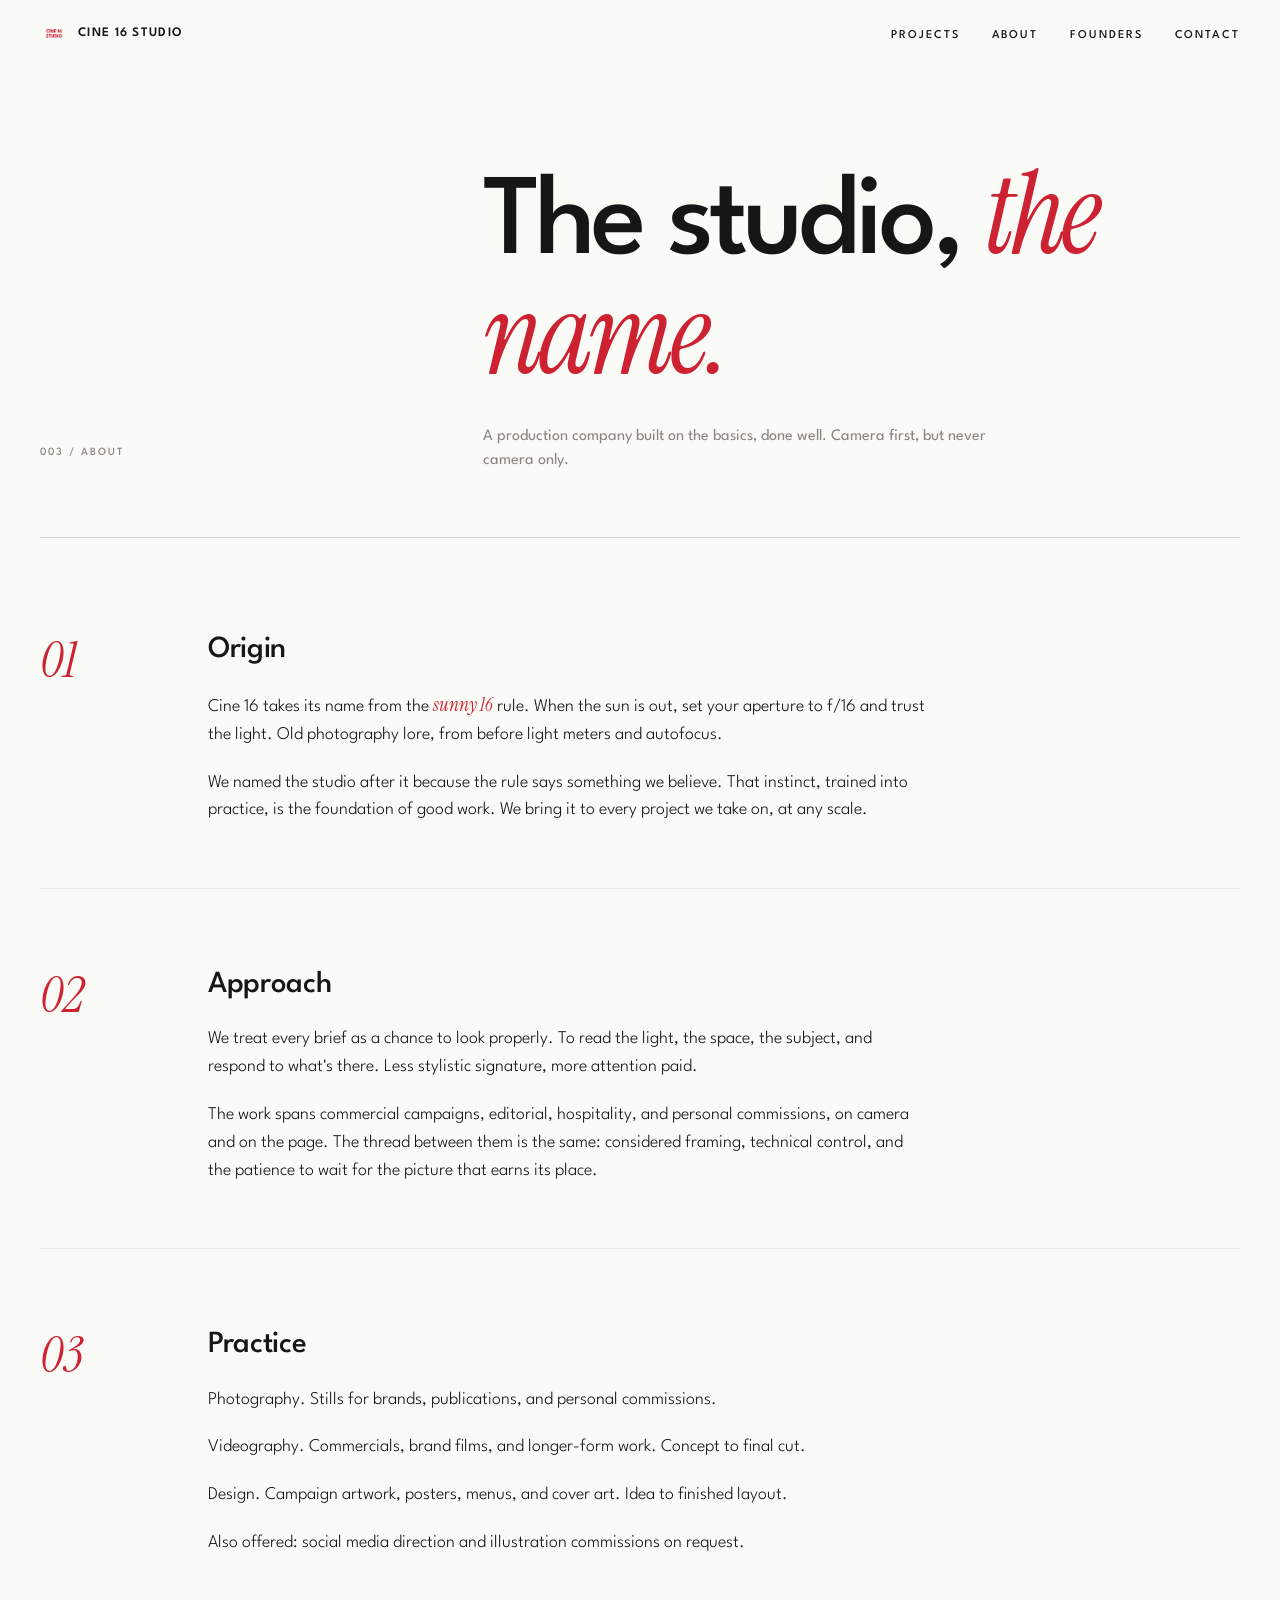
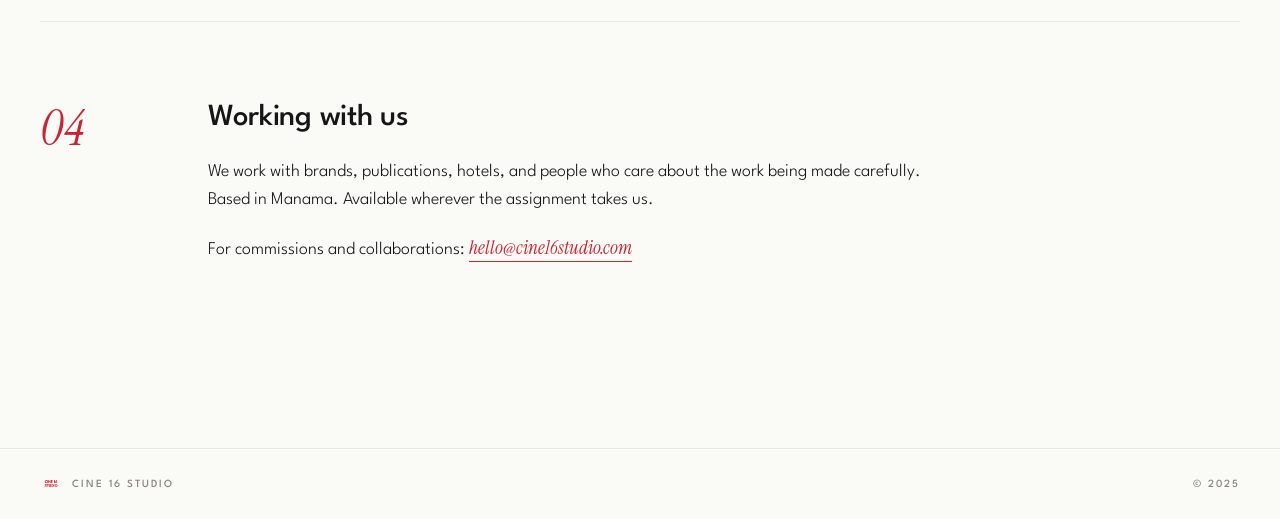
==== commit 70e6f164: "update" ====
--- a/about.html
+++ b/about.html
@@ -4,7 +4,7 @@
   <meta charset="UTF-8">
   <meta name="viewport" content="width=device-width, initial-scale=1.0">
   <title>About / Cine 16 Studio</title>
-  <meta name="description" content="About Cine 16 Studio. A production company based in Bahrain, working in photography and videography.">
+  <meta name="description" content="About Cine 16 Studio. A production company based in Bahrain, working in photography, videography, and design.">
   <link rel="icon" href="favicon.ico" sizes="any">
   <link rel="icon" type="image/png" sizes="32x32" href="favicon-32.png">
   <link rel="apple-touch-icon" sizes="180x180" href="apple-touch-icon.png">
@@ -17,14 +17,14 @@
   <meta property="og:type" content="website">
   <meta property="og:site_name" content="Cine 16 Studio">
   <meta property="og:title" content="About / Cine 16 Studio">
-  <meta property="og:description" content="About Cine 16 Studio. A production company based in Bahrain, working in photography and videography.">
+  <meta property="og:description" content="About Cine 16 Studio. A production company based in Bahrain, working in photography, videography, and design.">
   <meta property="og:url" content="https://cine16studio.com/about.html">
   <meta property="og:image" content="https://cine16studio.com/og-image.jpg">
   <meta property="og:image:width" content="1200">
   <meta property="og:image:height" content="630">
   <meta name="twitter:card" content="summary_large_image">
   <meta name="twitter:title" content="About / Cine 16 Studio">
-  <meta name="twitter:description" content="About Cine 16 Studio. A production company based in Bahrain, working in photography and videography.">
+  <meta name="twitter:description" content="About Cine 16 Studio. A production company based in Bahrain, working in photography, videography, and design.">
   <meta name="twitter:image" content="https://cine16studio.com/og-image.jpg">
 </head>
 <body>
@@ -52,7 +52,7 @@
         <span class="num">003 / About</span>
         <div>
           <h1>The studio, <span class="ser">the name.</span></h1>
-          <p class="subtitle">A production company built on the basics of photography, done well.</p>
+          <p class="subtitle">A production company built on the basics, done well. Camera first, but never camera only.</p>
         </div>
       </div>
 
@@ -79,7 +79,7 @@
               We treat every brief as a chance to look properly. To read the light, the space, the subject, and respond to what's there. Less stylistic signature, more attention paid.
             </p>
             <p>
-              The work spans commercial campaigns, editorial, hospitality, and personal commissions. The thread between them is the same: considered framing, technical control, and the patience to wait for the picture that earns its place.
+              The work spans commercial campaigns, editorial, hospitality, and personal commissions, on camera and on the page. The thread between them is the same: considered framing, technical control, and the patience to wait for the picture that earns its place.
             </p>
           </div>
         </div>
@@ -93,6 +93,9 @@
             </p>
             <p>
               Videography. Commercials, brand films, and longer-form work. Concept to final cut.
+            </p>
+            <p>
+              Design. Campaign artwork, posters, menus, and cover art. Idea to finished layout.
             </p>
             <p>
               Also offered: social media direction and illustration commissions on request.
--- a/styles.css
+++ b/styles.css
@@ -331,8 +331,8 @@
 
 .services-row {
   display: grid;
-  grid-template-columns: 1fr 1fr;
-  gap: 80px;
+  grid-template-columns: repeat(3, 1fr);
+  gap: 60px;
 }
 
 .service h3 {
@@ -492,6 +492,47 @@
   padding-bottom: 3px;
 }
 
+.founder-socials {
+  display: flex;
+  gap: 14px;
+  margin-top: 14px;
+}
+
+.founder-socials a {
+  display: inline-flex;
+  align-items: center;
+  justify-content: center;
+  width: 34px;
+  height: 34px;
+  border: 1px solid var(--red);
+  border-radius: 50%;
+  color: var(--red);
+  transition: background 0.2s ease, color 0.2s ease;
+}
+
+.founder-socials a:hover {
+  background: var(--red);
+  color: var(--bg);
+}
+
+.founder-socials svg {
+  width: 15px;
+  height: 15px;
+  display: block;
+}
+
+.founder-socials .sr-only {
+  position: absolute;
+  width: 1px;
+  height: 1px;
+  padding: 0;
+  margin: -1px;
+  overflow: hidden;
+  clip: rect(0, 0, 0, 0);
+  white-space: nowrap;
+  border: 0;
+}
+
 .founder-second {
   margin-top: 64px;
 }
@@ -629,11 +670,15 @@
 
 .projects-tiles {
   display: grid;
-  grid-template-columns: 1fr 1fr;
+  grid-template-columns: repeat(3, 1fr);
   gap: 24px;
   padding-bottom: 120px;
   padding-top: 24px;
   border-top: 1px solid var(--line-strong);
+}
+
+@media (max-width: 1000px) {
+  .projects-tiles { grid-template-columns: 1fr 1fr; }
 }
 
 .projects-tile {
@@ -752,6 +797,13 @@
 .portfolio-images.two { grid-template-columns: repeat(2, 1fr); }
 .portfolio-images.three { grid-template-columns: repeat(3, 1fr); }
 .portfolio-images.five { grid-template-columns: repeat(5, 1fr); }
+
+.portfolio-images.solo-compact {
+  display: block;
+}
+.portfolio-images.solo-compact .img-wrap {
+  max-width: 340px;
+}
 
 .portfolio-images .img-wrap {
   width: 100%;
